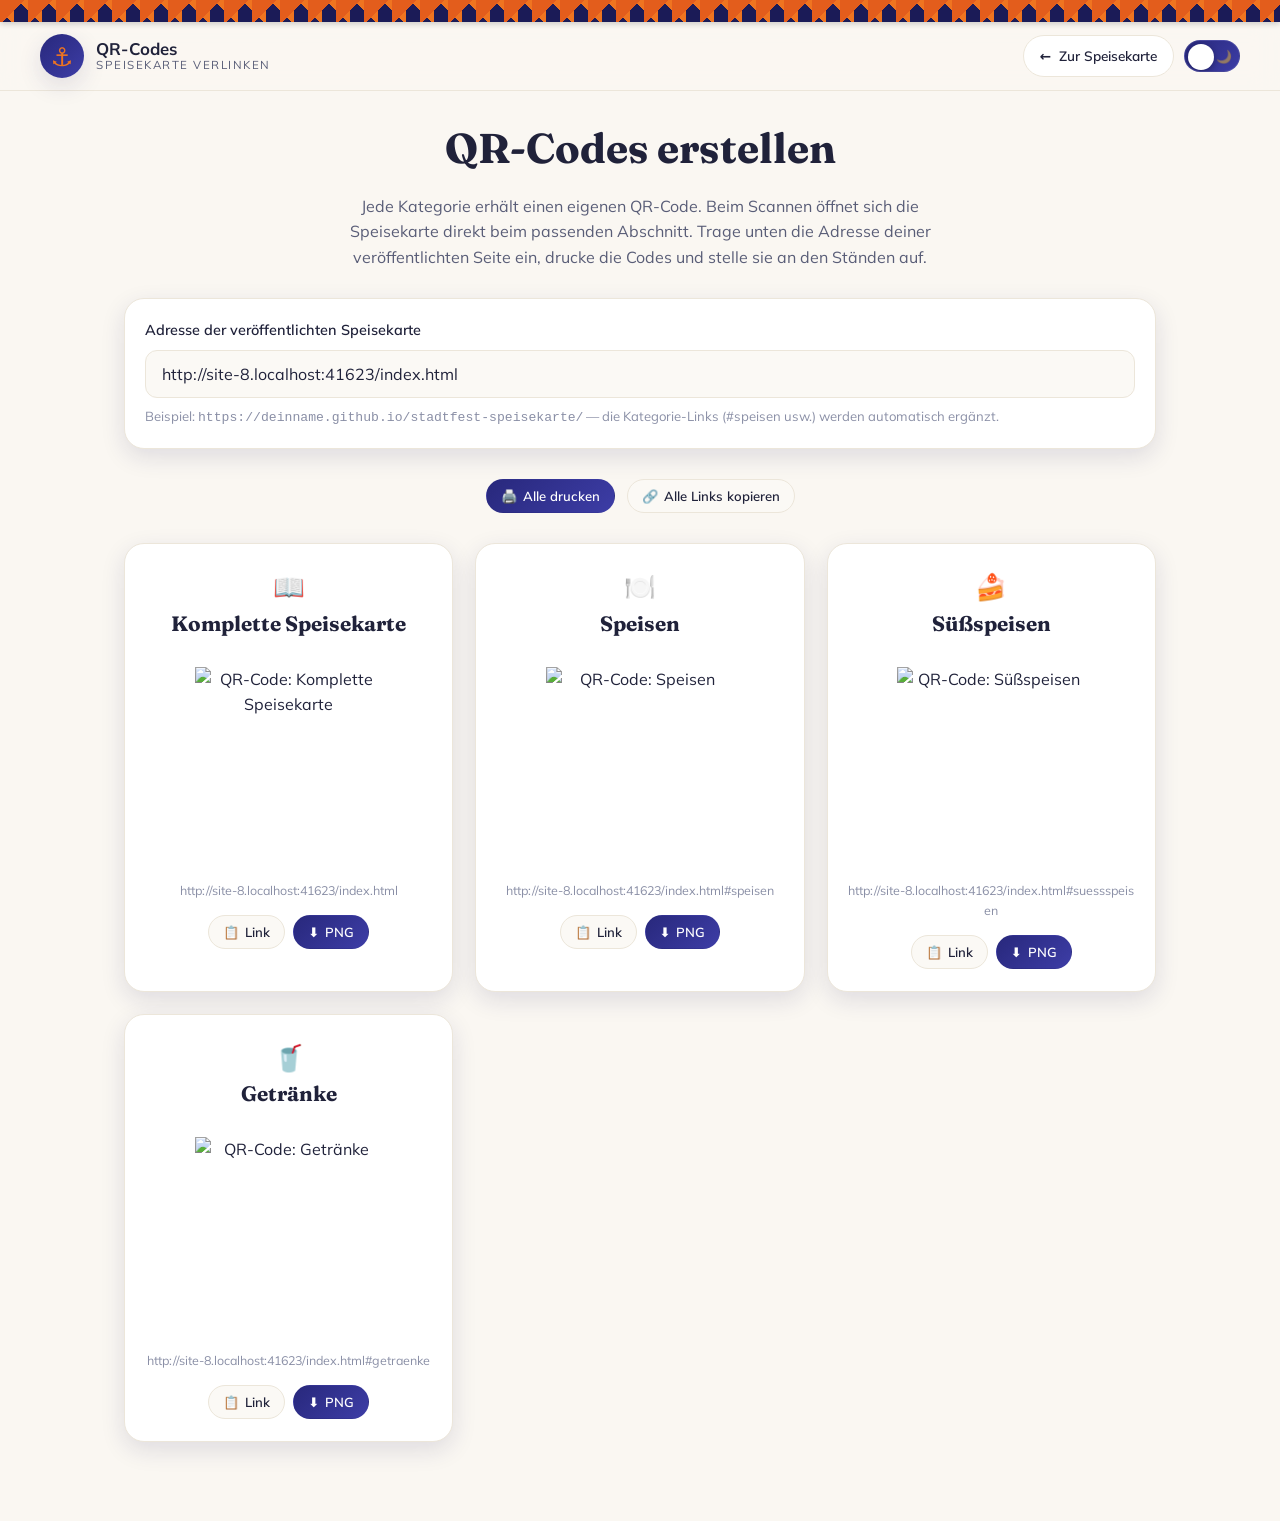
==== qr.html @ a2b262dd "firstpush" ====
<!DOCTYPE html>
<html lang="de">
<head>
  <meta charset="UTF-8" />
  <meta name="viewport" content="width=device-width, initial-scale=1.0" />
  <title>QR-Codes · Speisekarte</title>
  <meta name="description" content="QR-Codes für die Speisekarte des 33. Interkulturellen Stadtfests erstellen und drucken." />
  <meta name="theme-color" content="#28287c" />
  <link rel="icon" type="image/svg+xml" href="icons/favicon.svg" />

  <link rel="preconnect" href="https://fonts.googleapis.com" />
  <link rel="preconnect" href="https://fonts.gstatic.com" crossorigin />
  <link href="https://fonts.googleapis.com/css2?family=Fraunces:opsz,wght@9..144,600;9..144,700&family=Mulish:wght@300;400;500;600;700&display=swap" rel="stylesheet" />
  <link rel="stylesheet" href="css/style.css" />

  <script>
    (function () {
      try {
        var saved = localStorage.getItem("theme");
        var mode = saved || (window.matchMedia("(prefers-color-scheme: dark)").matches ? "dark" : "light");
        document.documentElement.setAttribute("data-theme", mode);
      } catch (e) {}
    })();
  </script>

  <style>
    .qr-wrap { max-width: 1080px; margin: 0 auto; padding: 28px clamp(16px,4vw,24px) 80px; }
    .qr-head { text-align: center; margin: 18px 0 28px; }
    .qr-head h1 { font-family: var(--font-display); font-size: clamp(1.8rem,5vw,2.6rem); }
    .qr-head p { color: var(--text-soft); max-width: 620px; margin: 12px auto 0; }

    .url-panel {
      background: var(--surface); border: 1px solid var(--border);
      border-radius: var(--radius); padding: 20px; margin-bottom: 30px;
      box-shadow: var(--shadow-sm);
    }
    .url-panel label { display: block; font-weight: 600; margin-bottom: 8px; font-size: 0.9rem; }
    .url-panel input {
      width: 100%; padding: 13px 16px; font-size: 1rem; font-family: inherit;
      color: var(--text); background: var(--surface-2);
      border: 1.5px solid var(--border); border-radius: var(--radius-sm);
    }
    .url-panel input:focus { outline: none; border-color: var(--saffron); }
    .url-panel small { display: block; color: var(--text-faint); margin-top: 8px; font-size: 0.82rem; }

    .qr-grid { display: grid; grid-template-columns: repeat(auto-fill, minmax(250px,1fr)); gap: 22px; }
    .qr-card {
      background: var(--surface); border: 1px solid var(--border);
      border-radius: var(--radius); padding: 22px 18px; text-align: center;
      box-shadow: var(--shadow-sm);
      transition: transform .35s var(--ease), box-shadow .35s var(--ease);
    }
    .qr-card:hover { transform: translateY(-6px); box-shadow: var(--shadow); }
    .qr-card h3 { font-family: var(--font-display); font-size: 1.3rem; margin-bottom: 4px; }
    .qr-card .emoji { font-size: 1.6rem; }
    .qr-img-box {
      background: #fff; border-radius: var(--radius-sm); padding: 12px;
      margin: 14px auto; width: fit-content; min-height: 200px;
      display: grid; place-items: center;
    }
    .qr-img-box img { width: 188px; height: 188px; }
    .qr-link {
      display: block; font-size: 0.78rem; color: var(--text-faint);
      word-break: break-all; margin-bottom: 14px;
    }
    .qr-actions { display: flex; gap: 8px; justify-content: center; }
    .mini-btn {
      display: inline-flex; align-items: center; gap: 6px;
      padding: 8px 14px; font-size: 0.82rem; font-weight: 600;
      border-radius: 999px; border: 1.5px solid var(--border); background: var(--surface-2);
      transition: transform .2s var(--ease), border-color .2s, background .2s;
    }
    .mini-btn:hover { transform: translateY(-2px); border-color: var(--saffron); }
    .mini-btn.primary { background: linear-gradient(135deg,var(--harbor),var(--harbor-light)); color:#fff; border-color: transparent; }

    .qr-toolbar { display:flex; flex-wrap:wrap; gap:12px; justify-content:center; margin: 8px 0 30px; }

    @media print {
      .topbar, .url-panel, .qr-toolbar, .qr-actions, .bunting, .qr-head p { display: none !important; }
      .qr-card { break-inside: avoid; box-shadow: none; border: 1px solid #999; }
      body { background:#fff; }
    }
  </style>
</head>
<body>
  <div class="bunting" aria-hidden="true"></div>

  <header class="topbar">
    <a class="brand" href="index.html" aria-label="Zurück zur Speisekarte">
      <span class="brand__mark" aria-hidden="true">⚓</span>
      <span class="brand__text"><strong>QR-Codes</strong><small>Speisekarte verlinken</small></span>
    </a>
    <div class="topbar__actions">
      <a class="ghost-btn" href="index.html"><span aria-hidden="true">←</span><span class="ghost-btn__label">Zur Speisekarte</span></a>
      <button class="theme-toggle" id="themeToggle" type="button" aria-label="Dunkelmodus umschalten">
        <span class="theme-toggle__icon theme-toggle__icon--sun" aria-hidden="true">☀️</span>
        <span class="theme-toggle__icon theme-toggle__icon--moon" aria-hidden="true">🌙</span>
      </button>
    </div>
  </header>

  <main class="qr-wrap">
    <div class="qr-head">
      <h1>QR-Codes erstellen</h1>
      <p>Jede Kategorie erhält einen eigenen QR-Code. Beim Scannen öffnet sich die Speisekarte direkt beim passenden Abschnitt. Trage unten die Adresse deiner veröffentlichten Seite ein, drucke die Codes und stelle sie an den Ständen auf.</p>
    </div>

    <div class="url-panel">
      <label for="baseUrl">Adresse der veröffentlichten Speisekarte</label>
      <input id="baseUrl" type="url" spellcheck="false" />
      <small>Beispiel: <code>https://deinname.github.io/stadtfest-speisekarte/</code> — die Kategorie-Links (#speisen usw.) werden automatisch ergänzt.</small>
    </div>

    <div class="qr-toolbar">
      <button class="mini-btn primary" id="printBtn" type="button"><span aria-hidden="true">🖨️</span> Alle drucken</button>
      <button class="mini-btn" id="copyAllBtn" type="button"><span aria-hidden="true">🔗</span> Alle Links kopieren</button>
    </div>

    <div class="qr-grid" id="qrGrid"></div>
  </main>

  <script>
  (function () {
    "use strict";
    var QR_API = "https://api.qrserver.com/v1/create-qr-code/";
    var grid = document.getElementById("qrGrid");
    var baseInput = document.getElementById("baseUrl");

    // Theme toggle (shared behaviour)
    var toggle = document.getElementById("themeToggle");
    toggle && toggle.addEventListener("click", function () {
      var next = document.documentElement.getAttribute("data-theme") === "dark" ? "light" : "dark";
      document.documentElement.setAttribute("data-theme", next);
      try { localStorage.setItem("theme", next); } catch (e) {}
    });

    // Default base = directory that contains this page
    var defaultBase = new URL("index.html", location.href).href;
    baseInput.value = defaultBase;

    var targets = [
      { id: "", name: "Komplette Speisekarte", emoji: "📖" }
    ];

    function qrSrc(data) {
      return QR_API + "?size=400x400&margin=10&qzone=2&color=28287c&bgcolor=ffffff&format=png&data=" + encodeURIComponent(data);
    }

    function fullLink(base, id) {
      return id ? base.replace(/#.*$/, "") + "#" + id : base.replace(/#.*$/, "");
    }

    function build() {
      var base = baseInput.value.trim() || defaultBase;
      grid.innerHTML = "";
      targets.forEach(function (t) {
        var link = fullLink(base, t.id);
        var card = document.createElement("div");
        card.className = "qr-card";
        card.innerHTML =
          '<div class="emoji" aria-hidden="true">' + t.emoji + '</div>' +
          '<h3>' + t.name + '</h3>' +
          '<div class="qr-img-box"><img alt="QR-Code: ' + t.name + '" src="' + qrSrc(link) + '"></div>' +
          '<span class="qr-link">' + link + '</span>' +
          '<div class="qr-actions">' +
            '<button class="mini-btn" data-copy="' + encodeURIComponent(link) + '"><span aria-hidden="true">📋</span> Link</button>' +
            '<button class="mini-btn primary" data-dl="' + encodeURIComponent(qrSrc(link)) + '" data-name="' + slug(t.name) + '"><span aria-hidden="true">⬇️</span> PNG</button>' +
          '</div>';
        grid.appendChild(card);
      });
    }

    function slug(s) {
      return s.toLowerCase().replace(/ä/g,"ae").replace(/ö/g,"oe").replace(/ü/g,"ue").replace(/ß/g,"ss")
        .replace(/[^a-z0-9]+/g, "-").replace(/^-|-$/g, "");
    }

    // Load categories from menu.json so QR codes stay in sync with the menu
    fetch("data/menu.json", { cache: "no-cache" })
      .then(function (r) { return r.json(); })
      .then(function (data) {
        (data.categories || []).forEach(function (c) {
          targets.push({ id: c.id, name: c.name, emoji: c.emoji || "🍴" });
        });
      })
      .catch(function () {})
      .finally(build);

    baseInput.addEventListener("input", build);

    // Delegated actions
    grid.addEventListener("click", function (e) {
      var copyBtn = e.target.closest("[data-copy]");
      var dlBtn = e.target.closest("[data-dl]");
      if (copyBtn) {
        var txt = decodeURIComponent(copyBtn.getAttribute("data-copy"));
        copyText(txt, copyBtn);
      }
      if (dlBtn) {
        downloadImg(decodeURIComponent(dlBtn.getAttribute("data-dl")), "qr-" + dlBtn.getAttribute("data-name") + ".png");
      }
    });

    function copyText(txt, btn) {
      var done = function () { flash(btn, "✓ Kopiert"); };
      if (navigator.clipboard) {
        navigator.clipboard.writeText(txt).then(done).catch(function () { legacyCopy(txt); done(); });
      } else { legacyCopy(txt); done(); }
    }
    function legacyCopy(txt) {
      var ta = document.createElement("textarea"); ta.value = txt;
      document.body.appendChild(ta); ta.select();
      try { document.execCommand("copy"); } catch (e) {}
      document.body.removeChild(ta);
    }
    function flash(btn, msg) {
      var old = btn.innerHTML; btn.innerHTML = msg;
      setTimeout(function () { btn.innerHTML = old; }, 1400);
    }

    function downloadImg(url, filename) {
      fetch(url).then(function (r) { return r.blob(); }).then(function (blob) {
        var a = document.createElement("a");
        var obj = URL.createObjectURL(blob);
        a.href = obj; a.download = filename;
        document.body.appendChild(a); a.click(); a.remove();
        setTimeout(function () { URL.revokeObjectURL(obj); }, 2000);
      }).catch(function () { window.open(url, "_blank"); });
    }

    document.getElementById("printBtn").addEventListener("click", function () { window.print(); });
    document.getElementById("copyAllBtn").addEventListener("click", function (e) {
      var base = baseInput.value.trim() || defaultBase;
      var lines = targets.map(function (t) { return t.name + ": " + fullLink(base, t.id); }).join("\n");
      copyText(lines, e.currentTarget);
    });
  })();
  </script>
</body>
</html>
---- css/style.css ----
/* ============================================================
   33. Interkulturelles Stadtfest – Speisekarte
   Theme: Bildungshafen e.V. – Marken-Navy + Orange
   ============================================================ */

/* ---------- Design tokens ---------- */
:root {
  /* Brand palette (aus dem Bildungshafen-Logo) */
  --harbor: #28287c;        /* Marken-Navy  */
  --harbor-deep: #1b1b57;
  --harbor-light: #3d3da6;
  --saffron: #ef7420;       /* Marken-Orange */
  --saffron-soft: #f6913f;
  --paprika: #e35d1c;
  --paprika-soft: #f5894a;
  --cream: #faf7f2;
  --cream-2: #f1ece3;

  /* Semantic (light mode) */
  --bg: var(--cream);
  --bg-elev: #ffffff;
  --surface: #ffffff;
  --surface-2: #fbf9f5;
  --text: #20223a;
  --text-soft: #595d77;
  --text-faint: #8a8fa6;
  --border: #ece6da;
  --shadow: 22px 22px 60px rgba(28, 28, 90, 0.12);
  --shadow-sm: 0 8px 24px rgba(28, 28, 90, 0.12);
  --accent: var(--saffron);
  --accent-2: var(--harbor);
  --price-bg: var(--harbor);
  --price-text: #fff;

  /* Type */
  --font-display: "Fraunces", Georgia, "Times New Roman", serif;
  --font-body: "Mulish", system-ui, -apple-system, "Segoe UI", Roboto, sans-serif;

  /* Metrics */
  --maxw: 1140px;
  --radius: 20px;
  --radius-sm: 12px;
  --tab-h: 60px;
  --ease: cubic-bezier(0.22, 1, 0.36, 1);
}

[data-theme="dark"] {
  --bg: #12122b;
  --bg-elev: #1a1a3a;
  --surface: #1d1d42;
  --surface-2: #181838;
  --text: #ececfb;
  --text-soft: #b0b2d6;
  --text-faint: #7d80ad;
  --border: #2c2c5c;
  --shadow: 22px 22px 60px rgba(0, 0, 0, 0.50);
  --shadow-sm: 0 8px 24px rgba(0, 0, 0, 0.45);
  --price-bg: var(--saffron);
  --price-text: #2a1503;
}

/* ---------- Reset & base ---------- */
*, *::before, *::after { box-sizing: border-box; margin: 0; padding: 0; }

html { scroll-behavior: smooth; -webkit-text-size-adjust: 100%; }

body {
  font-family: var(--font-body);
  color: var(--text);
  background: var(--bg);
  line-height: 1.6;
  overflow-x: hidden;
  transition: background 0.5s var(--ease), color 0.5s var(--ease);
  -webkit-font-smoothing: antialiased;
}

img { max-width: 100%; display: block; }
a { color: inherit; text-decoration: none; }
button { font-family: inherit; cursor: pointer; border: none; background: none; color: inherit; }
:focus-visible { outline: 3px solid var(--saffron); outline-offset: 3px; border-radius: 6px; }

/* ---------- Decorative bunting ---------- */
/* Solid navy ribbon (opaque) with orange zig-zag flags so page
   content can never show through the gaps while scrolling. */
.bunting {
  position: fixed;
  top: 0; left: 0; right: 0;
  height: 22px;
  z-index: 60;
  background-color: var(--harbor-deep);
  background-image:
    linear-gradient(135deg, var(--paprika) 50%, transparent 50%),
    linear-gradient(225deg, var(--saffron) 50%, transparent 50%);
  background-size: 28px 22px, 28px 22px;
  background-position: 0 0, 14px 0;
  background-repeat: repeat-x;
  box-shadow: 0 2px 6px rgba(0,0,0,0.18);
  pointer-events: none;
}

/* ---------- Top bar ---------- */
.topbar {
  position: sticky;
  top: 22px;
  z-index: 50;
  display: flex;
  align-items: center;
  justify-content: space-between;
  gap: 12px;
  padding: 12px clamp(16px, 4vw, 40px);
  background: color-mix(in srgb, var(--bg) 82%, transparent);
  backdrop-filter: blur(14px) saturate(1.2);
  -webkit-backdrop-filter: blur(14px) saturate(1.2);
  border-bottom: 1px solid var(--border);
}

.brand { display: flex; align-items: center; gap: 12px; }
.brand__mark {
  font-size: 1.6rem;
  display: grid; place-items: center;
  width: 44px; height: 44px;
  border-radius: 50%;
  background: linear-gradient(135deg, var(--harbor), var(--harbor-light));
  color: var(--saffron);
  box-shadow: var(--shadow-sm);
}
.brand__text { display: flex; flex-direction: column; line-height: 1.1; }
.brand__text strong { font-size: 1.05rem; letter-spacing: 0.2px; }
.brand__text small { color: var(--text-soft); font-size: 0.72rem; text-transform: uppercase; letter-spacing: 1.5px; }

/* Logo lockup (header) – sits on a small white chip so it works in light & dark */
.brand--logo { background: #fff; padding: 5px 12px; border-radius: 14px; box-shadow: var(--shadow-sm); }
.brand--logo:hover { transform: translateY(-1px); }
.brand--logo { transition: transform 0.25s var(--ease); }
.brand__logo { height: 38px; width: auto; display: block; }

.topbar__actions { display: flex; align-items: center; gap: 10px; }

.ghost-btn {
  display: inline-flex; align-items: center; gap: 8px;
  padding: 9px 16px;
  border-radius: 999px;
  border: 1.5px solid var(--border);
  background: var(--surface);
  font-weight: 600; font-size: 0.85rem;
  transition: transform 0.25s var(--ease), border-color 0.25s, box-shadow 0.25s;
}
.ghost-btn:hover { transform: translateY(-2px); border-color: var(--saffron); box-shadow: var(--shadow-sm); }

.theme-toggle {
  position: relative;
  width: 56px; height: 32px;
  border-radius: 999px;
  background: linear-gradient(135deg, var(--harbor), var(--harbor-light));
  border: 1px solid rgba(255,255,255,0.1);
  overflow: hidden;
  flex: none;
}
.theme-toggle::after {
  content: "";
  position: absolute; top: 3px; left: 3px;
  width: 26px; height: 26px;
  border-radius: 50%;
  background: #fff;
  box-shadow: 0 2px 6px rgba(0,0,0,0.3);
  transition: transform 0.4s var(--ease);
}
[data-theme="dark"] .theme-toggle::after { transform: translateX(24px); }
.theme-toggle__icon { position: absolute; top: 50%; transform: translateY(-50%); font-size: 0.8rem; transition: opacity 0.3s; }
.theme-toggle__icon--sun { left: 7px; opacity: 1; }
.theme-toggle__icon--moon { right: 7px; opacity: 0.45; }
[data-theme="dark"] .theme-toggle__icon--sun { opacity: 0.45; }
[data-theme="dark"] .theme-toggle__icon--moon { opacity: 1; }

/* ---------- Hero ---------- */
.hero {
  position: relative;
  min-height: clamp(460px, 82vh, 720px);
  display: grid;
  place-items: center;
  text-align: center;
  padding: 90px 20px 130px;
  color: #fff;
  background:
    linear-gradient(180deg, rgba(20,20,55,0.55) 0%, rgba(23,23,70,0.58) 45%, rgba(20,20,70,0.86) 100%),
    var(--hero-img, url("../images/hero.jpeg")) center 55% / cover no-repeat;
  overflow: hidden;
}
/* Soft vignette + brand-tinted glow over the photo for depth & legibility */
.hero__glow {
  position: absolute; inset: 0;
  background:
    radial-gradient(120% 95% at 50% 28%, transparent 38%, rgba(15,15,45,0.62) 100%),
    radial-gradient(500px 400px at 84% 14%, rgba(239,116,32,0.22), transparent 60%);
  pointer-events: none;
}
.hero__inner { position: relative; z-index: 2; max-width: 720px; }
.hero__eyebrow {
  font-size: 0.82rem; letter-spacing: 4px; text-transform: uppercase;
  color: var(--saffron-soft); font-weight: 600; margin-bottom: 18px;
}
.hero__title { font-family: var(--font-display); font-weight: 700; line-height: 0.98; margin-bottom: 22px; }
.hero__edition {
  display: block;
  font-size: clamp(3.2rem, 12vw, 6rem);
  background: linear-gradient(135deg, var(--saffron), var(--paprika-soft));
  -webkit-background-clip: text; background-clip: text; color: transparent;
  filter: drop-shadow(0 6px 18px rgba(245,166,35,0.35));
}
.hero__name { display: block; font-size: clamp(1.8rem, 6vw, 3.4rem); letter-spacing: 0.5px; }
.hero__tagline { font-size: clamp(1rem, 2.4vw, 1.25rem); color: rgba(255,255,255,0.85); margin-bottom: 34px; font-weight: 300; }

.cta {
  display: inline-flex; align-items: center; gap: 12px;
  padding: 15px 34px;
  border-radius: 999px;
  font-weight: 600; font-size: 1rem;
  color: var(--harbor-deep);
  background: linear-gradient(135deg, var(--saffron), var(--saffron-soft));
  box-shadow: 0 12px 30px rgba(245,166,35,0.40);
  transition: transform 0.3s var(--ease), box-shadow 0.3s;
}
.cta:hover { transform: translateY(-3px) scale(1.02); box-shadow: 0 18px 40px rgba(245,166,35,0.55); }
.cta__arrow { animation: bob 1.8s ease-in-out infinite; }
@keyframes bob { 0%,100%{ transform: translateY(0);} 50%{ transform: translateY(5px);} }

.hero__wave { position: absolute; bottom: -1px; left: 0; width: 100%; line-height: 0; z-index: 1; }
.hero__wave svg { width: 100%; height: clamp(60px, 9vw, 120px); }
.hero__wave path { fill: var(--bg); transition: fill 0.5s var(--ease); }

/* ---------- Sticky tabs ---------- */
.tabs {
  position: sticky;
  top: calc(22px + 68px);
  z-index: 40;
  background: color-mix(in srgb, var(--bg) 88%, transparent);
  backdrop-filter: blur(12px);
  -webkit-backdrop-filter: blur(12px);
  border-bottom: 1px solid var(--border);
}
.tabs__inner {
  max-width: var(--maxw); margin: 0 auto;
  display: flex; gap: 8px;
  padding: 10px clamp(12px, 4vw, 24px);
  overflow-x: auto;
  scrollbar-width: none;
  -ms-overflow-style: none;
}
.tabs__inner::-webkit-scrollbar { display: none; }

.tab {
  flex: none;
  display: inline-flex; align-items: center; gap: 8px;
  padding: 10px 20px;
  border-radius: 999px;
  font-weight: 600; font-size: 0.92rem; white-space: nowrap;
  color: var(--text-soft);
  border: 1.5px solid transparent;
  transition: color 0.25s, background 0.3s var(--ease), border-color 0.25s, transform 0.2s;
}
.tab:hover { color: var(--text); transform: translateY(-1px); }
.tab.is-active {
  color: #fff;
  background: linear-gradient(135deg, var(--paprika), var(--paprika-soft));
  box-shadow: var(--shadow-sm);
}
.tab__emoji { font-size: 1.05rem; }

/* ---------- Menu sections ---------- */
.menu { max-width: var(--maxw); margin: 0 auto; padding: 10px clamp(16px, 4vw, 24px) 60px; }
.menu__root { position: relative; }

.section { padding-top: 34px; scroll-margin-top: 152px; }
.section__head { margin-bottom: 26px; text-align: center; }
.section__emoji {
  display: inline-grid; place-items: center;
  width: 64px; height: 64px; margin: 0 auto 10px;
  font-size: 1.8rem; border-radius: 20px;
  background: var(--surface); box-shadow: var(--shadow-sm);
  border: 1px solid var(--border);
}
.section__title {
  font-family: var(--font-display); font-weight: 700;
  font-size: clamp(1.9rem, 5vw, 2.8rem);
  position: relative; display: inline-block;
}
.section__title::after {
  content: ""; position: absolute; left: 50%; bottom: -8px; transform: translateX(-50%);
  width: 56px; height: 4px; border-radius: 4px;
  background: linear-gradient(90deg, var(--saffron), var(--paprika));
}
.section__subtitle { color: var(--text-soft); margin-top: 18px; font-size: 0.98rem; }

/* ---------- Card grid ---------- */
.grid {
  display: grid;
  grid-template-columns: repeat(auto-fill, minmax(280px, 1fr));
  gap: clamp(16px, 2.5vw, 26px);
}

.card {
  position: relative;
  display: flex; flex-direction: column;
  background: var(--surface);
  border: 1px solid var(--border);
  border-radius: var(--radius);
  overflow: hidden;
  box-shadow: var(--shadow-sm);
  transition: transform 0.4s var(--ease), box-shadow 0.4s var(--ease), border-color 0.3s;
}
.card:hover {
  transform: translateY(-8px);
  box-shadow: var(--shadow);
  border-color: color-mix(in srgb, var(--saffron) 50%, var(--border));
}

.card__media { position: relative; aspect-ratio: 16 / 11; overflow: hidden; background: var(--surface-2); }
.card__img {
  width: 100%; height: 100%; object-fit: cover;
  transition: transform 0.6s var(--ease);
}
.card:hover .card__img { transform: scale(1.07); }
.card__media::after {
  content: ""; position: absolute; inset: 0;
  background: linear-gradient(180deg, transparent 55%, rgba(20,20,55,0.30));
  opacity: 0; transition: opacity 0.4s;
}
.card:hover .card__media::after { opacity: 1; }

.card__price {
  position: absolute; top: 12px; right: 12px;
  z-index: 2;
  padding: 7px 14px;
  border-radius: 999px;
  font-weight: 700; font-size: 0.95rem;
  color: var(--price-text);
  background: var(--price-bg);
  box-shadow: 0 6px 16px rgba(0,0,0,0.25);
  transition: transform 0.3s var(--ease);
}
.card:hover .card__price { transform: scale(1.08); }

.card__body { padding: 17px 19px 21px; display: flex; flex-direction: column; gap: 7px; flex: 1; }
.card__name {
  font-family: var(--font-display);
  font-weight: 600; font-size: 1.34rem; line-height: 1.18;
  letter-spacing: 0.2px; color: var(--text);
}
.card__desc {
  color: var(--text-soft); font-size: 0.93rem; font-weight: 400; line-height: 1.55;
}

/* ---------- Reveal animation ---------- */
[data-reveal] { opacity: 0; transform: translateY(26px); }
[data-reveal].is-visible {
  opacity: 1; transform: none;
  transition: opacity 0.7s var(--ease), transform 0.7s var(--ease);
}
.card[data-reveal] { transition-delay: var(--reveal-delay, 0s); }

/* ---------- Loading ---------- */
.loading {
  display: flex; flex-direction: column; align-items: center; gap: 14px;
  padding: 80px 0; color: var(--text-soft);
}
.loading__spinner {
  width: 38px; height: 38px; border-radius: 50%;
  border: 3px solid var(--border); border-top-color: var(--paprika);
  animation: spin 0.9s linear infinite;
}
@keyframes spin { to { transform: rotate(360deg); } }

.error-box {
  text-align: center; padding: 60px 20px; color: var(--text-soft);
}

/* ---------- Footer ---------- */
.footer { background: var(--harbor-deep); color: #e9f1ef; margin-top: 40px; }
.footer__inner {
  max-width: var(--maxw); margin: 0 auto;
  padding: 44px clamp(16px, 4vw, 24px) 28px;
  display: flex; flex-wrap: wrap; gap: 28px; justify-content: space-between; align-items: center;
}
.footer__brand { display: flex; align-items: center; gap: 16px; }
.footer__logo { background: #fff; padding: 9px 14px; border-radius: 14px; display: inline-flex; box-shadow: 0 6px 18px rgba(0,0,0,0.25); }
.footer__logo img { height: 40px; width: auto; display: block; }
.footer__brand p { color: rgba(233,237,255,0.65); font-size: 0.85rem; font-weight: 300; max-width: 240px; }
.footer__social { display: flex; gap: 12px; }
.social-link {
  display: inline-grid; place-items: center;
  width: 46px; height: 46px; border-radius: 14px;
  background: rgba(255,255,255,0.10);
  color: #fff;
  transition: transform 0.3s var(--ease), background 0.3s, color 0.3s;
}
.social-link svg { width: 22px; height: 22px; }
.social-link:hover { transform: translateY(-3px); background: var(--saffron); color: #fff; }
.footer__credit {
  text-align: center; padding: 18px; font-size: 0.82rem;
  color: rgba(233,241,239,0.55);
  border-top: 1px solid rgba(255,255,255,0.08);
}

/* ---------- Scroll to top ---------- */
.to-top {
  position: fixed; right: 20px; bottom: 20px; z-index: 45;
  width: 50px; height: 50px; border-radius: 50%;
  display: grid; place-items: center; font-size: 1.3rem; font-weight: 700;
  color: #fff;
  background: linear-gradient(135deg, var(--harbor), var(--harbor-light));
  box-shadow: var(--shadow-sm);
  opacity: 0; visibility: hidden; transform: translateY(16px) scale(0.8);
  transition: opacity 0.35s var(--ease), transform 0.35s var(--ease), visibility 0.35s;
}
.to-top.is-shown { opacity: 1; visibility: visible; transform: none; }
.to-top:hover { transform: translateY(-3px) scale(1.06); }

/* ---------- Responsive ---------- */
@media (max-width: 600px) {
  .brand__text small { display: none; }
  .brand--logo { padding: 4px 9px; }
  .brand__logo { height: 30px; }
  .ghost-btn__label { display: none; }
  .ghost-btn { padding: 9px 13px; }
  .grid { grid-template-columns: 1fr; }
  .section { padding-top: 22px; scroll-margin-top: 134px; }
  .footer__inner { flex-direction: column; text-align: center; }
  .footer__brand { flex-direction: column; text-align: center; }
  .footer__brand p { max-width: none; }
}

@media (min-width: 601px) and (max-width: 900px) {
  .grid { grid-template-columns: repeat(2, 1fr); }
}

/* ---------- Reduced motion ---------- */
@media (prefers-reduced-motion: reduce) {
  html { scroll-behavior: auto; }
  *, *::before, *::after { animation-duration: 0.01ms !important; animation-iteration-count: 1 !important; transition-duration: 0.01ms !important; }
  [data-reveal] { opacity: 1; transform: none; }
}

/* ---------- Print ---------- */
@media print {
  .topbar, .tabs, .to-top, .bunting, .hero__wave, .theme-toggle, .ghost-btn, .cta { display: none !important; }
  body { background: #fff; color: #000; }
  .hero { min-height: auto; padding: 20px; color: #000; background: none; }
  .hero__edition, .hero__name { color: #000 !important; -webkit-text-fill-color: #000; }
  .card { break-inside: avoid; box-shadow: none; border: 1px solid #ccc; }
  .card__img { display: none; }
}
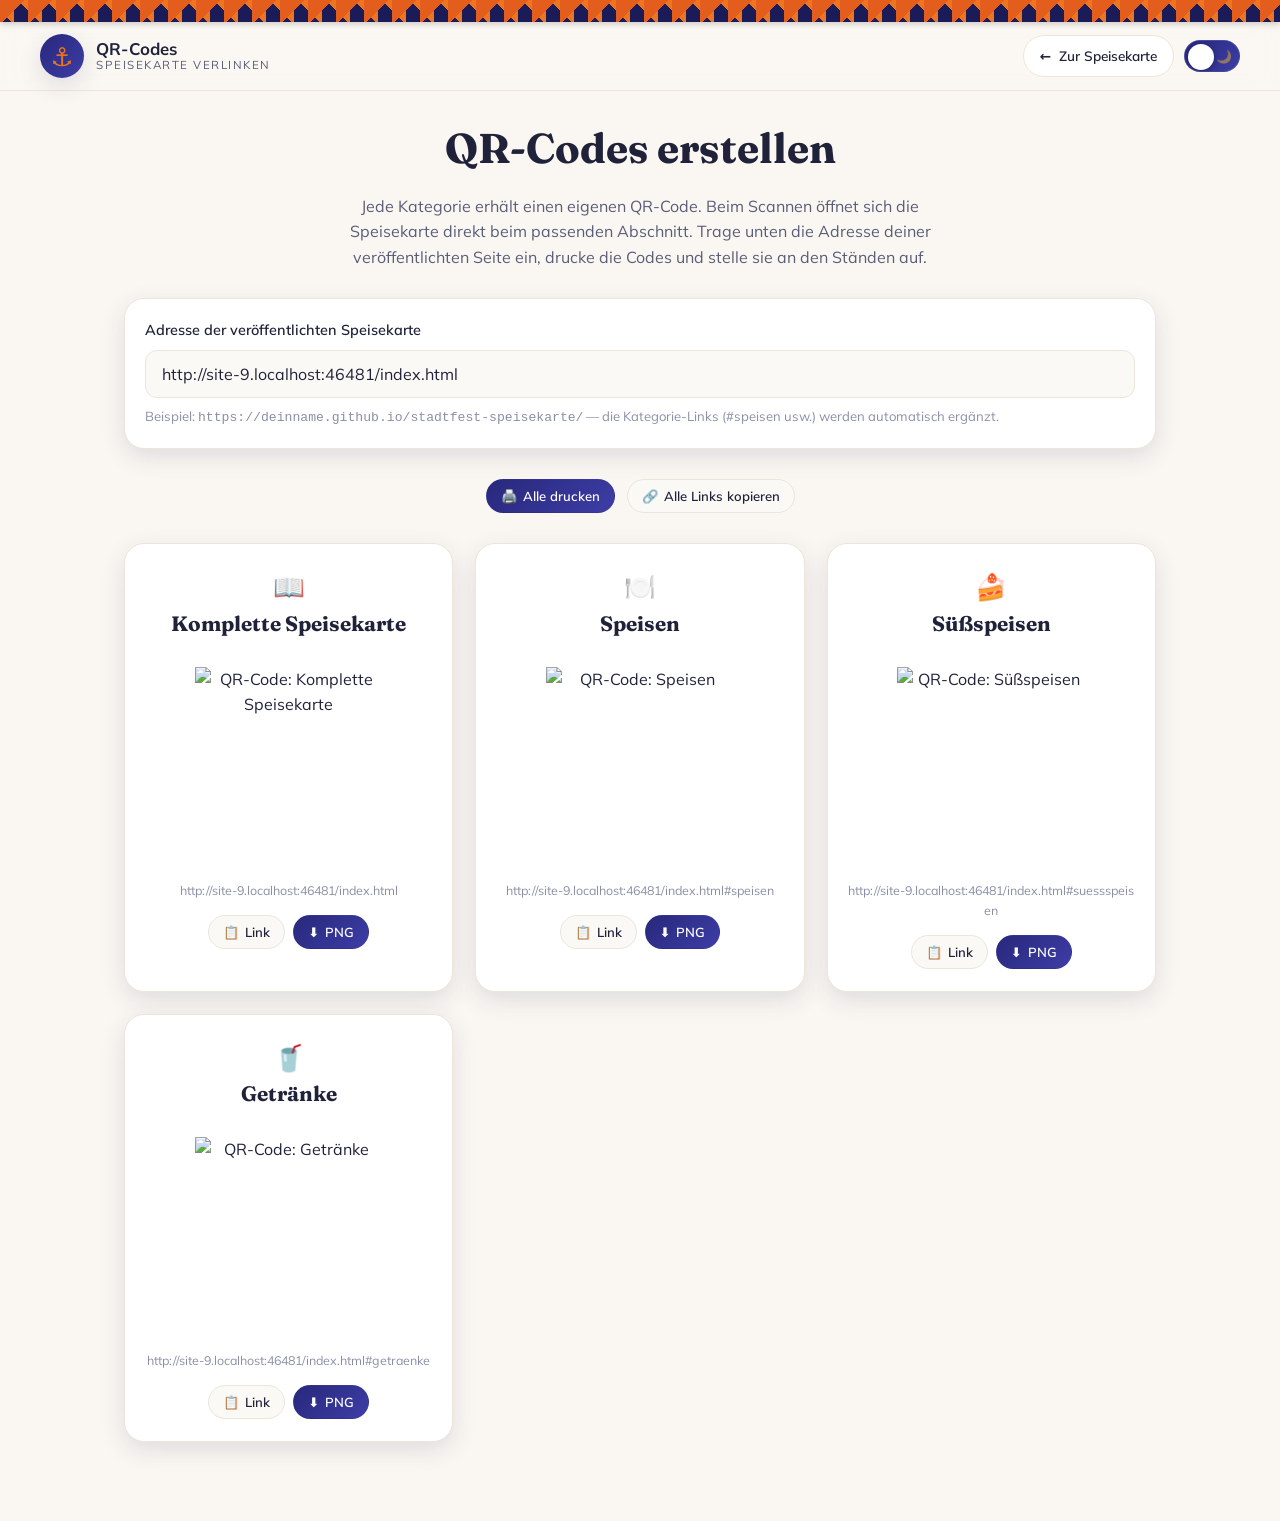
==== commit dbe2eac8: "dynamicwebsite" ====
--- a/qr.html
+++ b/qr.html
@@ -22,6 +22,11 @@
       } catch (e) {}
     })();
   </script>
+
+  <!-- Supabase (for live category list) -->
+  <script defer src="https://cdn.jsdelivr.net/npm/@supabase/supabase-js@2"></script>
+  <script defer src="js/supabase-config.js"></script>
+  <script defer src="js/supabase-client.js"></script>
 
   <style>
     .qr-wrap { max-width: 1080px; margin: 0 auto; padding: 28px clamp(16px,4vw,24px) 80px; }
@@ -175,16 +180,37 @@
         .replace(/[^a-z0-9]+/g, "-").replace(/^-|-$/g, "");
     }
 
-    // Load categories from menu.json so QR codes stay in sync with the menu
-    fetch("data/menu.json", { cache: "no-cache" })
-      .then(function (r) { return r.json(); })
-      .then(function (data) {
-        (data.categories || []).forEach(function (c) {
-          targets.push({ id: c.id, name: c.name, emoji: c.emoji || "🍴" });
-        });
-      })
-      .catch(function () {})
-      .finally(build);
+    // Load categories LIVE from Supabase so QR codes stay in sync with the menu.
+    function loadCategories() {
+      if (window.BH && window.BH.ready) {
+        return window.BH.client
+          .from(window.BH.TABLES.categories)
+          .select("slug,name,emoji,sort_order")
+          .order("sort_order", { ascending: true })
+          .then(function (res) {
+            (res.data || []).forEach(function (c) {
+              targets.push({ id: c.slug, name: c.name, emoji: c.emoji || "🍴" });
+            });
+          })
+          .catch(function () {});
+      }
+      // Fallback: bundled JSON (e.g. before Supabase is configured)
+      return fetch("data/menu.json", { cache: "no-cache" })
+        .then(function (r) { return r.json(); })
+        .then(function (data) {
+          (data.categories || []).forEach(function (c) {
+            targets.push({ id: c.id, name: c.name, emoji: c.emoji || "🍴" });
+          });
+        })
+        .catch(function () {});
+    }
+
+    // Deferred Supabase scripts run before DOMContentLoaded, so window.BH is ready here.
+    if (document.readyState === "loading") {
+      document.addEventListener("DOMContentLoaded", function () { loadCategories().finally(build); });
+    } else {
+      loadCategories().finally(build);
+    }
 
     baseInput.addEventListener("input", build);
 
--- a/css/style.css
+++ b/css/style.css
@@ -250,7 +250,7 @@
 
 .tab {
   flex: none;
-  display: inline-flex; align-items: center; gap: 8px;
+  display: inline-flex; align-items: center; gap: 9px;
   padding: 10px 20px;
   border-radius: 999px;
   font-weight: 600; font-size: 0.92rem; white-space: nowrap;
@@ -264,7 +264,7 @@
   background: linear-gradient(135deg, var(--paprika), var(--paprika-soft));
   box-shadow: var(--shadow-sm);
 }
-.tab__emoji { font-size: 1.05rem; }
+.tab__emoji { font-size: 1.05rem; margin-right: 3px; line-height: 1; }
 
 /* ---------- Menu sections ---------- */
 .menu { max-width: var(--maxw); margin: 0 auto; padding: 10px clamp(16px, 4vw, 24px) 60px; }
@@ -346,6 +346,20 @@
   font-weight: 600; font-size: 1.34rem; line-height: 1.18;
   letter-spacing: 0.2px; color: var(--text);
 }
+/* Optional portion label, e.g. "5 Stück" – only rendered when set */
+.card__qty {
+  align-self: flex-start;
+  display: inline-flex; align-items: center; gap: 6px;
+  padding: 3px 12px; border-radius: 999px;
+  font-size: 0.76rem; font-weight: 700; letter-spacing: 0.2px;
+  color: var(--saffron);
+  background: color-mix(in srgb, var(--saffron) 14%, transparent);
+  border: 1px solid color-mix(in srgb, var(--saffron) 38%, transparent);
+}
+.card__qty::before {
+  content: ""; width: 6px; height: 6px; border-radius: 50%;
+  background: var(--saffron); flex: none;
+}
 .card__desc {
   color: var(--text-soft); font-size: 0.93rem; font-weight: 400; line-height: 1.55;
 }
@@ -373,6 +387,17 @@
 .error-box {
   text-align: center; padding: 60px 20px; color: var(--text-soft);
 }
+
+/* Offline notice (shown when live data is unavailable and cache is used) */
+.offline-note {
+  position: fixed; left: 50%; bottom: 18px; transform: translate(-50%, 20px);
+  z-index: 70;
+  padding: 10px 18px; border-radius: 999px;
+  background: var(--harbor); color: #fff; font-size: 0.85rem; font-weight: 600;
+  box-shadow: var(--shadow-sm);
+  opacity: 0; transition: opacity 0.4s var(--ease), transform 0.4s var(--ease);
+}
+.offline-note.is-shown { opacity: 1; transform: translate(-50%, 0); }
 
 /* ---------- Footer ---------- */
 .footer { background: var(--harbor-deep); color: #e9f1ef; margin-top: 40px; }
